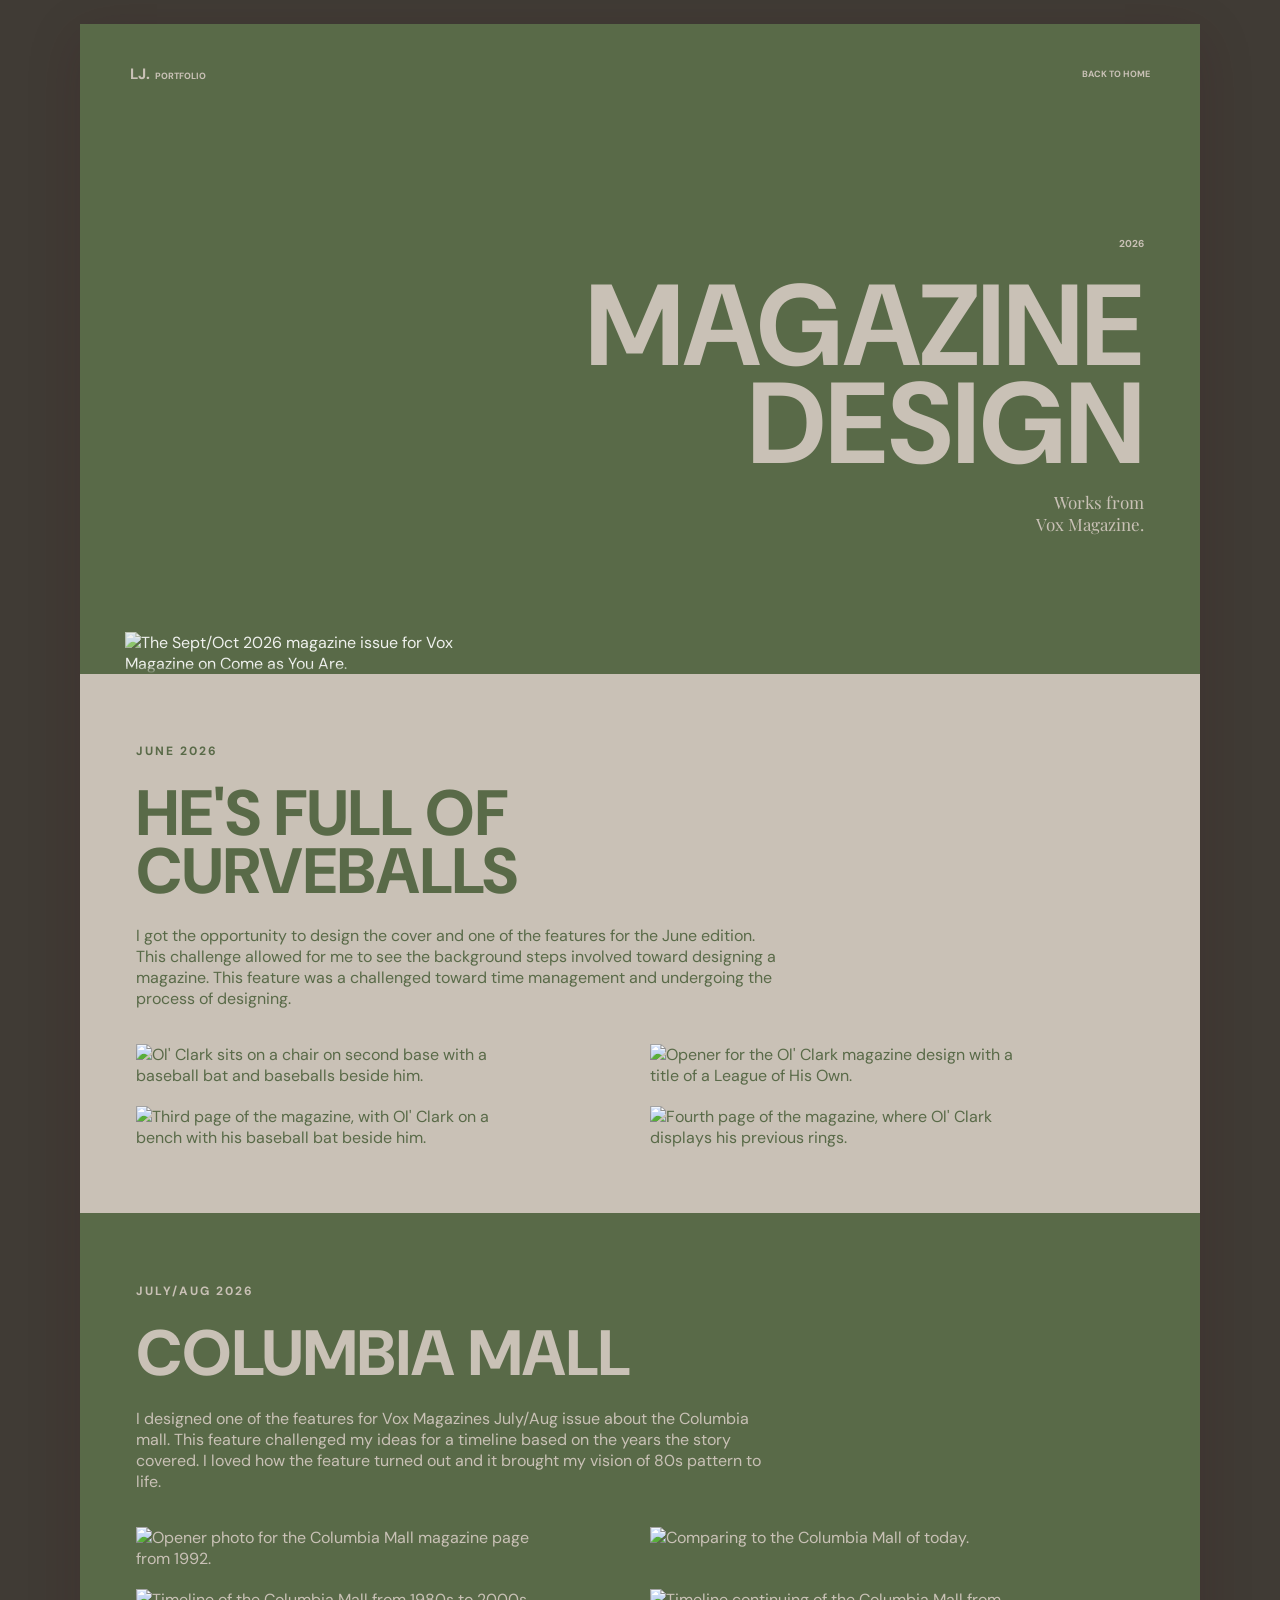
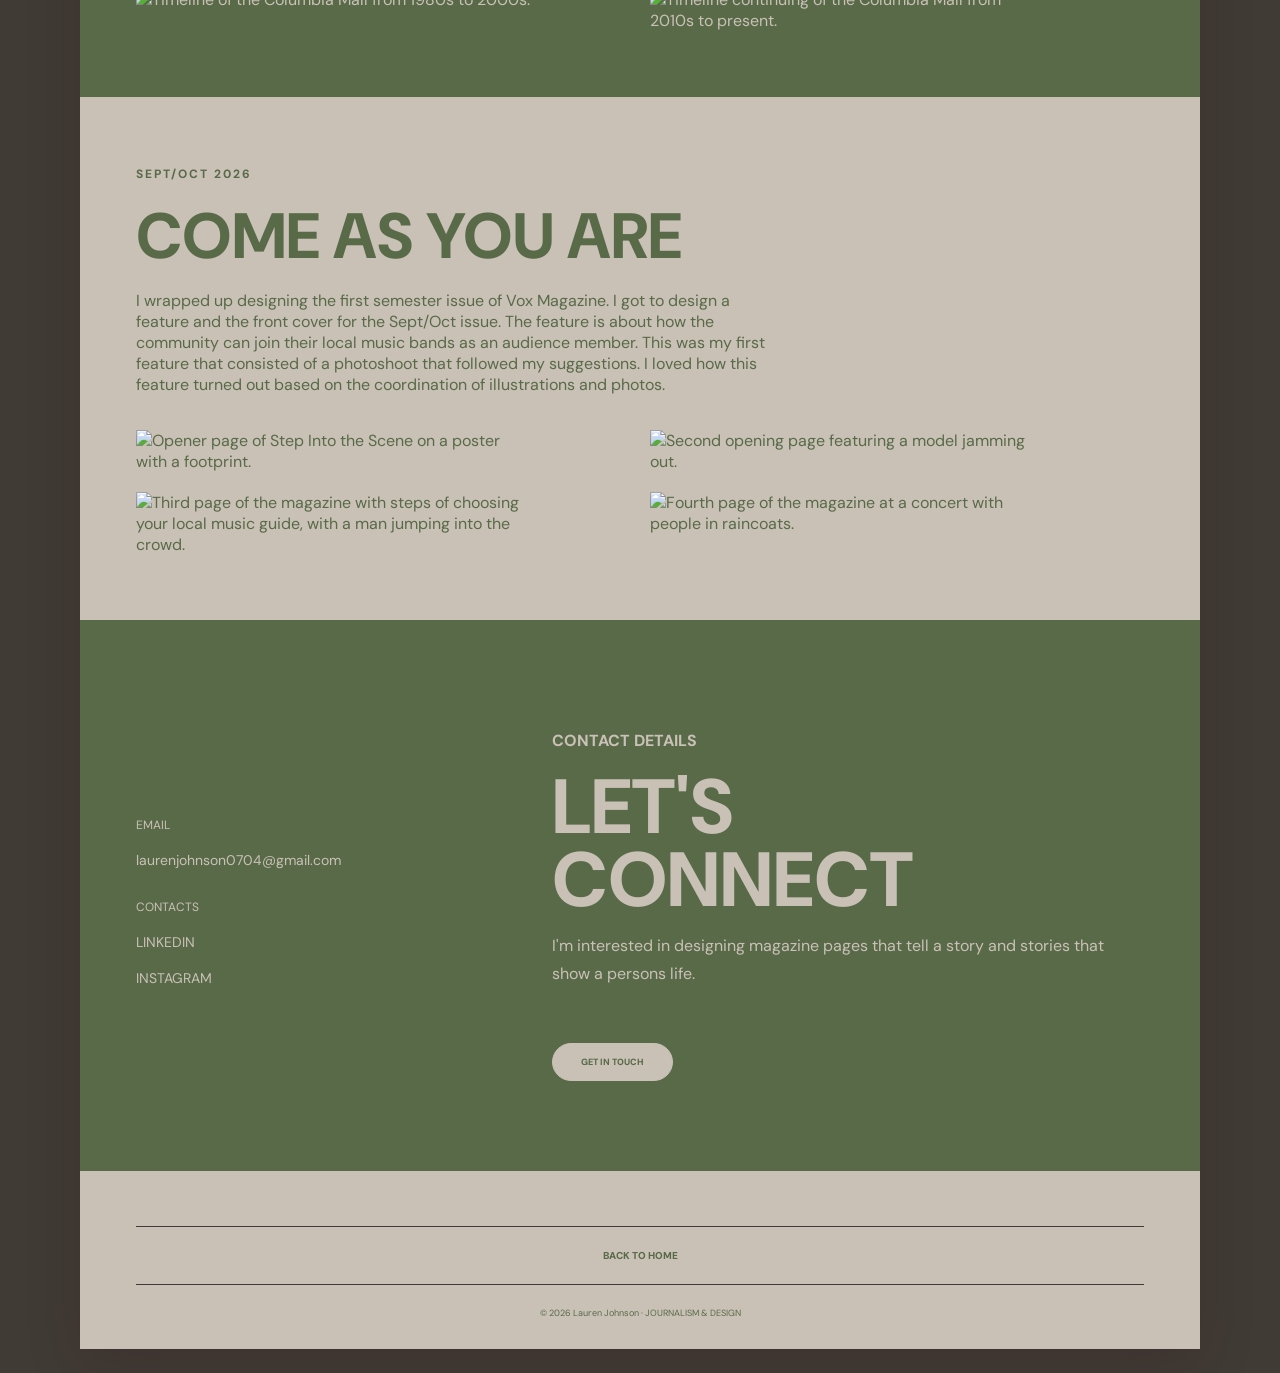
==== editorial.html @ 184096c7 "Add files via upload" ====
<!DOCTYPE html>

<html>
<head>
	<title>Lauren Johnson | Graphic Designer and Journalist</title>
	<meta charset="UTF-8">
	<meta name="viewport" content="width=device-width, initial-scale=1.0">
	<link rel="stylesheet" href="style.css">
	
	<meta name="description" content="Learn about Lauren Johnson, a graphic designer and journalist who studied at the Missouri School of Journalism. This portfolio includes her work clips and contact information.">
	<meta name="author" content="Lauren Johnson">
	<meta name="keywords" content="Lauren Johnson, portfolio, graphic designer, journalist, magazine designer">

<!-- Open Graph -->
<meta property="og:title" content="Lauren Johnson | Graphic Designer and Journalist">
<meta property="og:description" content="Learn about Lauren Johnson, a graphic designer and journalist who studied at the Missouri School of Journalism. This portfolio includes her work clips and contact information.">
<meta property="og:image" content="https://encrypted-tbn0.gstatic.com/images?q=tbn:ANd9GcSR_0vv3HeV0LRpGMeQRA7LGk57ReBn00BF4I0v_UGnFucvQGS9br6UzOJ_&amp;s=10">
<meta property="og:url" content="https://lrjvisuals.github.io">
<meta property="og:type" content="website">

<!-- Twitter Card -->
<meta name="twitter:card" content="summary_large_image">
<meta name="twitter:title" content="Lauren Johnson | Graphic Designer and Journalist">
<meta name="twitter:description" content="Learn about Lauren Johnson, a graphic designer and journalist who studied at the Missouri School of Journalism. This portfolio includes her work clips and contact information.">
<meta name="twitter:image" content="https://encrypted-tbn0.gstatic.com/images?q=tbn:ANd9GcSR_0vv3HeV0LRpGMeQRA7LGk57ReBn00BF4I0v_UGnFucvQGS9br6UzOJ_&amp;s=10">
<link href="https://fonts.googleapis.com/css2?family=DM+Sans:wght@400;500;600;700;800&family=Playfair+Display:wght@700;800&display=swap" rel="stylesheet">
</head>


<body>
	<main class="main-site">
		<section class="main-text">
			<nav class="navigation">
				<a class="logo">LJ.<span>PORTFOLIO</span></a>
				<div class="nav-links">
				<a href="index.html">BACK TO HOME</a></div>
			</nav>
			<div class="main-copy">
				<p class="roles">2026</p>
				<h1>MAGAZINE<br>DESIGN</h1>
				<p class="main-note">Works from<br>Vox Magazine.</p></div>
				<img class="cover-img"src="img/musiccover.png" alt="The Sept/Oct 2026 magazine issue for Vox Magazine on Come as You Are.">
		</section>

<!--FIRST PROJECT-->
<section class="work-project">
	<div class="project-info">
		<span class="project-date">JUNE 2026</span>
		<h2>HE'S FULL OF CURVEBALLS</h2>
		<p>
			I got the opportunity to design the cover and one of the features for the June edition. This challenge allowed for me to see the background steps involved toward designing a magazine. This feature was a challenged toward time management and undergoing the process of designing.
		</p>
	</div>

<div class="project-gallery">
	<img src="img/page12baseball.png" alt="Ol' Clark sits on a chair on second base with a baseball bat and baseballs beside him.">
	<img src="img/page13baseball.png" alt="Opener for the Ol' Clark magazine design with a title of a League of His Own.">
	<img src="img/page14baseball.png" alt="Third page of the magazine, with Ol' Clark on a bench with his baseball bat beside him.">
	<img src="img/page15baseball.png" alt="Fourth page of the magazine, where Ol' Clark displays his previous rings.">
</div>
</section>

<!--SECONDPROJECT-->
<section class="green-work-project">
	<div class="green-project-info">
		<span class="project-date">JULY/AUG 2026</span>
		<h2>COLUMBIA MALL</h2>
		<p>
			I designed one of the features for Vox Magazines July/Aug issue about the Columbia mall. This feature challenged my ideas for a timeline based on the years the story covered. I loved how the feature turned out and it brought my vision of 80s pattern to life.
		</p>
	</div>

<div class="project-gallery">
	<img src="img/page12mall.png" alt="Opener photo for the Columbia Mall magazine page from 1992.">
	<img src="img/page13mall.png" alt="Comparing to the Columbia Mall of today.">
	<img src="img/page14mall.png" alt="Timeline of the Columbia Mall from 1980s to 2000s.">
	<img src="img/page15mall.png" alt="Timeline continuing of the Columbia Mall from 2010s to present.">
</div>
</section>

<!---THIRD PROJECT-->
<section class="work-project">
	<div class="project-info">
		<span class="project-date">SEPT/OCT 2026</span>
		<h2>COME AS YOU ARE</h2>
		<p>
			I wrapped up designing the first semester issue of Vox Magazine. I got to design a feature and the front cover for the Sept/Oct issue. The feature is about how the community can join their local music bands as an audience member. This was my first feature that consisted of a photoshoot that followed my suggestions. I loved how this feature turned out based on the coordination of illustrations and photos.
		</p>
	</div>

<div class="project-gallery">
	<img src="img/page1music.jpg" alt="Opener page of Step Into the Scene on a poster with a footprint.">
	<img src="img/page2music.jpg" alt="Second opening page featuring a model jamming out.">
	<img src="img/page3music.jpg" alt="Third page of the magazine with steps of choosing your local music guide, with a man jumping into the crowd.">
	<img src="img/page4music.jpg" alt="Fourth page of the magazine at a concert with people in raincoats.">
</div>
</section>


<!--for left side-->
<section class="contact-section" id=contact>
	<div class="contact-details">
		<span>EMAIL</span>
		<a href="mailto:laurenjohnson0704@gmail.com">laurenjohnson0704@gmail.com</a>
		<span>CONTACTS</span>
		<a href="https://www.linkedin.com/in/lauren-johnson-5b8631326/" target="_blank" rel="noopener">LINKEDIN</a>
		<a href="https://www.instagram.com/lrj_archive/" target="_blank" rel="noopener">INSTAGRAM</a>
	</div>
<!--for right side-->
<div class="contact-main">
	<p class="roles">CONTACT DETAILS</p>
	<h2>LET'S<br>CONNECT</h2>
	<p>I'm interested in designing magazine pages that tell a story and stories that show a persons life.</p>
	<a class="button round-button" href="mailto:laurenjohnson0704@gmail.com">GET IN TOUCH</a>
</div>
</section>

	<footer class="footer">
  <div class="footer-content"><a href="index.html">BACK TO HOME</a></div>
    <p>&copy; 2026 Lauren Johnson · JOURNALISM & DESIGN</p>
	</footer>
	</main>
</body>
</html>
---- style.css ----
*{box-sizing: border-box;}
:root {
	--green: #596a48;
	--green-dark: #304529;
	--grey-light: #999788;
	--pale: #c9c1b6;
	--brown: #403b35;
	--black: #000000;
}

html {scroll-behavior: smooth}
body {
	margin: 0;
	background: var(--brown);
	color: white;
	font-family: "DM Sans", Arial, sans-serif;
}
/*used AI to ask how to have background color for main site*/

.main-site {width: min(1120px, calc(100% - 48px)); 
	margin: 24px auto; 
	background: var(--green); 
	overflow: hidden; box-shadow: 0 14px 50px #35101733; }

.nav-links a {color: var(--pale); text-decoration: none; }

.main-text {
	min-height: 650px; 
	position: relative;
	padding: 26px 4.5% 70px;
	overflow: hidden;
	background: var(--green);}

.navigation {
		height: 48px;
		display: flex;
		align-items: center;
		justify-content: space-between;
		gap: 22px;
		position: relative;
		z-index: 3;}

.logo {
	font-size: 15px;
	font-weight: 800;
	letter-spacing: 5%;
	color: var(--pale);}
.logo span {
	font-size: 9px;
	margin-left: 5px;
	letter-spacing: 18%;}


.nav-links {
	display: flex;
	gap: 25px;
	font-size: 9px;
	font-weight: 700;
	letter-spacing: 1%;
	color: var(--pale);
	text-decoration: none;
}
.nav-links a:hover,
.footer-content a:hover {opacity: .65;}

.nav-links a {
	color: var(--pale); 
	text-decoration: none; }

.round-button{
	display: inline-block;
	border-radius: 30px;
	padding: 12px 28px;
	font-size: 9px;
	font-weight: 800;
	letter-spacing: 8%;
	background: var(--pale); 
	color: var(--green);
	text-decoration: none;
}

.main-copy {
	position: absolute;
	z-index: 0;
	right: 5%;
	top: 31%;
	text-align: right;
	max-width: 66%;
}

.roles {
	font-size: 10px;
	font-weight: 700;
	letter-spacing: 17%;
	line-height: 1.6;
	color: var(--pale);
}

h1 {
	font-size: 115px;
	line-height: .86;
	margin: 25px 0 16px;
	color: var(--pale);
}

.main-note {
	font-family: "Playfair Display", Georgia, serif;
	font-size: 17px;
	color: var(--pale);
}


.left-side {
	position: absolute;
	left: 4.5%;
	top: 42%;
	font-size: 11px;
	line-height: 2.2;
	font-weight: 700;
	color: var(--pale);
}

.main-img {
	position: absolute;
	left: 4%;
	bottom: 0;
	width: 52%;
	height: 78%;
	object-fit: cover;
	object-position: center;
	mix-blend-mode: screen;
	opacity: .9;
	mask-image: linear-gradient(to bottom, black 80%, transparent 100%);
}

.cover-img {
	position: absolute;
	left: 4%;
	bottom: 0;
	width: 35%;
	height: auto;
	max-height: 80%;
	object-fit: cover;
	object-position: center;
	mix-blend-mode: screen;
	opacity: .9;
	mask-image: linear-gradient(to bottom, black 80%, transparent 100%);
}

.long-img {
	position: absolute;
	left: 4%;
	bottom: 0;
	width: 30%;
	height: auto;
	max-height: 90%;
	object-fit: cover;
	object-position: center;
	mix-blend-mode: screen;
	opacity: .9;
	mask-image: linear-gradient(to bottom, black 80%, transparent 100%);
}

.second-img {
	position: absolute;
	left: 4%;
	bottom: 0;
	width: 70%;
	max-height: 70%;
	height: 150%;
	object-fit: cover;
	object-position: center;
	mix-blend-mode: screen;
	opacity: .9;
	mask-image: linear-gradient(to bottom, black 80%, transparent 100%);
}

.about-me {
	padding: 75px 5%;
	background-color: var(--pale);
}

.section-heading{
	display: flex;
	justify-content: space-between;
	align-items: flex-start;
	gap: 20px;
	margin-top: 8px;
}

h2 {
	font-size: clamp(36px, 5vw, 66px);
	line-height: .9;
	letter-spacing: -5%;
	margin: 0;
	font-weight: 800;
}

.section-heading h2 {
	background-color: var(--pale);
	color: var(--green);
}

.roles-about {
	color: var(--green);
}

.about-grid {
	display: grid;
	grid-template-columns: 1fr .8fr 1fr;
	grid-template-rows: auto auto;
	gap: 35px 7%;
	align-items: center;
	margin: 55px 0 45px;
	background-color: var(--pale);
	color: var(--green);
}

.about-intro {
	grid-column: 1;
	grid-row: 1;
}
 /* asked AI how to align photo w text */
.about-photo {
	align-self: flex-start;
	margin-top: 0;
	grid-column: 2;
	grid-row: 1 / span 2;
	width: 100%;
	max-height: 320px;
	object-fit: cover;
}

.about-journey {
	grid-column: 3;
	grid-row: 1;
}

.about-roles {
	grid-column: 3;
	grid-row: 2;
}

.tiny-label {
	font-size: 9px;
	font-weight: 800;
	letter-spacing: 14%;
}

.about h3, .timeline h3 {font-size: 15px; line-height: 1.05; margin: 12px 0 8px;}

.about p, .timeline p {font-size: 11px; line-height: 1.7; max-width: 330px;}

.timeline {
	display: grid;
	grid-template-columns: 1fr 1fr;
	gap: 12px;
}

.timeline h3 {
	margin-top: 12px;
}

/*editorial here*/

.green-work-project{
	padding: 65px 5%;
	border-bottom: 1px solid var(--green);
	background-color: var(--green);
	color: var(--pale);
}

.work-project {
	padding: 65px 5%;
	border-bottom: 1px solid var(--green);
	background-color: var(--pale);
	color: var(--green);
}

.green-project-info {
	max-width: 650px;
	margin-bottom: 35px;
}

.project-info {
	max-width: 650px;
	margin-bottom: 35px;
}

.project-date {
	font-size: 12px;
	letter-spacing: 2px;
	font-weight: bold;
}

.green-project-info h2 {
	margin: 25px 0;
	color: var(--pale);
	background-color: var(--green);
	text-align: left;
}

.project-info h2 {
	margin: 25px 0;
	color: var(--green);
	background-color: var(--pale);
	text-align: left;
}

/*asked ai how to make images consistent*/
.project-gallery {
	display: grid;
	grid-template-columns: repeat(2, 1fr);
	gap: 20px;
	width: 100%;
}

.project-gallery img {
	object-fit: cover;
	display: block;
	max-width: 100%;
	width: 80%;
	height: auto;
	max-height: 80vh;
}

.story-project-gallery {
	display: grid;
	grid-template-columns: repeat(2, 1fr);
	gap: 20px;
	width: 100%;
	max-width: 90%;
}

.story-project-gallery img {
	object-fit: cover;
	display: block;
	max-width: 100%;
	width: 80%;
	height: auto;
	max-height: 80vh;
}


/*editorial end here*/

.about-journey {
	grid-column: 3;
	grid-row: 1;
}

.about-roles {
	grid-column: 3;
	grid-row: 2;
}

.tiny-label {
	font-size: 9px;
	font-weight: 800;
	letter-spacing: 14%;
}

.about h3, .timeline h3 {font-size: 15px; line-height: 1.05; margin: 12px 0 8px;}

.about p, .timeline p {font-size: 11px; line-height: 1.7; max-width: 330px;}

/* asked AI how to make this button smaller to align with text inside (it was originally a long button)*/
.dark-button {
	border: 1px solid var(--pale); 
	display: inline-block;
	border-radius: 30px;
	padding: 12px 28px;
	font-size: 9px;
	font-weight: 800;
	width: 135px;
	box-sizing; border-box
	letter-spacing: 8%;
	background: var(--green); 
	color: var(--pale); 
	margin-top: 40px;
	text-decoration: none;
	}

.work-button {
	width: 185px;	
	border: 1px solid var(--pale); 
	background-color: var(--green);
	margin-top: 40px;
	text-decoration: none;
	display: inline-block;
	border-radius: 30px;
	padding: 12px 28px;
	font-size: 9px;
	font-weight: 800;
	letter-spacing: 8%;
	color: var(--pale);
	}




/*end editorial*/
.extra h2 {
	background-color: var(--green);
	color: var(--pale);
}
#work {
	padding: 75px 5%;
	background-color: var(--green);
	color: var(--pale);
}

.work .section-heading {
	align-items: flex-end;
	margin-bottom: 40px;
}

.work-grid {
	display: grid;
	grid-template-columns: 1fr 1fr;
	gap: 36px 7%;
}

.project {
	display: flex;
	flex-direction: column;
	align-items: flex-start;
	min-width: 0;
}

/*.project-a{
	width: 50%; 
	max-width: 10px;
	aspect-ratio: .78; 
	object-fit: cover;
	align-self: flex-start;
	margin-top: 0;
	grid-column: 1;
	height: auto;
}*/

.project h3 {
	font-size: 20px;
}

.project p {
	color: var(--pale);
}

.project img {
	display: block;
	width: 100%;
	max-width: 300px;
	height: auto;
	max-height: 350px;
	object-fit: cover;
	margin-top: 20px;
}



.project img:hover {
	opacity: 0.8;
	transition: opacity 0.3s ease;
}
/*img[src="img/20260529_145231.jpg"] {
	width: 200px;
	height: auto;
}*/

.button {
	border: 1px solid var(--pale); 
	background-color: var(--pale);
	margin-top: 40px;
	text-decoration: none;
	display: inline-block;
	border-radius: 30px;
	padding: 12px 28px;
	font-size: 9px;
	font-weight: 800;
	letter-spacing: 8%;
	color: var(--green);

}

#experience {
	padding: 75px 5%;
	background-color: var(--pale);
	color: var(--green);
	padding-top: 90px;
	padding-bottom: 90px;
}

.experience .section-heading {
	margin-bottom: 40px;
}

.timeline {
	display: grid;
	grid-template-columns: 1fr 1fr;
	gap: 12px;
}

.timeline h3 {
	margin-top: 12px;
}
/*NEW HERE VVVVVVVV*/

#contact {
	padding: 90px 5%;
	background-color: var(--green);
	color: var(--pale);
	display: grid;
	grid-template-columns: 0.8fr 1.5fr;
	gap: 10%;
	align-items: center;
}


/*left side here*/
.contact-details {
	order: 1;
	display: grid;
	gap: 18px;
	font-size: 14px;
}

.contact-details span {
	font-size: 12px;
	letter-spacing: 16%;
	margin-top: 12px;
	color: var(--pale);
}

.contact-details a {
	text-decoration: none;
	color: var(--pale);
}

/*right side here*/
.contact-main {
	order: 2;
	grid-column: 2;
	text-align: left;
	display: flex;
	flex-direction: column;
	align-items: flex-start;
}

.contact-main h2 {
	font-size: clamp(45px, 6vw, 85px);
	line-height: .95;
	margin-left: 0;
	/*margin: 25px 0;*/
	text-align: left;
	letter-spacing: -5%;
	color: var(--pale);
	background-color: var(--green);
}

.contact-main p {
	max-width: 600px;
	font-size: 16px;
	line-height: 1.7;
	margin-left: 0;
	text-align: left;
	/*margin-bottom: 30px;*/
}

.footer {
	background-color: var(--pale);
	color: var(--green);
	margin: 0;
	padding: 55px 5% 30px;
	text-align: center;
}

.footer-content {
	text-decoration: none;
	display: flex;
	justify-content: center;
	flex-wrap: wrap;
	gap: 25px;
	border-top: 1px solid var(--brown);
	border-bottom: 1px solid var(--brown);
	padding: 22px 0;
	font-size: 10px;
	font-weight: 800;
}

.footer p {
	font-size: 9px;
	letter-spacing: 12%;
	margin: 22px 0 0;
}

.footer a {
	color: var(--green); 
	text-decoration: none;}


	/* MOBILE STARTS HEREE */

	@media screen and (max-width: 700px) {
		.main-site {
			width: calc(100% - 24px);
			margin: 12px auto;
		}

		.navigation {
			height: auto;
			flex-wrap: wrap;
			gap: 15px;
		}

		.nav-links {
			flex-wrap: wrap;
			gap: 12px;
		}

		.round-button {
			margin-top: 10px;
		}

		.main-text {
			min-height: auto;
			padding: 25px 5% 35px;
		}

		.main-copy {
			position: relative;
			top: auto;
			right: auto;
			max-width: 100%;
			text-align: center;
			margin: 55px 0 25px;
		}

		h1 {
			font-size: clamp(48px, 12vw, 75px);
			line-height: .95;
		}
		.main-note {
			font-size: 15px;
		}

		.left-side {
			position: relative;
			top: auto;
			left: auto;
			text-align: center;
			margin-top: 15px;
		}

		.project-img, .project-gallery img, .story-project-gallery img, .about-photo{
			width: 100%;
			height: auto;
			max-width: 100%;
			max-height: none;
			object-fit: contain;
		}

		.main-img, .cover-img, .long-img, .second-img {
			position: relative;
			left: auto;
			bottom: auto;
			display: block;
			width: 85%;
			max-width: 100%;
			height: auto;
			max-height: 350px;
			margin: 20px auto 0;
			object-fit: contain;
		}*/

		.about-me {
			padding: 45px 6%;
		}

		.section-heading {
		flex-direction: column;
		align-items: flex-start;
		gap: 10px;
		}

		.about-grid {
			display: grid;
			grid-template-columns: 1fr;
			grid-template-rows: auto;
			gap: 25px;
			margin: 35px 0;
		}

		.about-intro, .about-journey, .about-roles {
			grid-column: 1;
			grid-row: auto;
		}

		.about-photo {
			width: 100%;
			height: auto;
			max-height: none;
			object-fit: contain;
			object-position: center;
			grid-column: 1;
			grid-row: auto;
		}

		.project img[src="img/page27.png"] {
			width: 100%;
			height: auto;
			max-width: 100%;
			max-height: none;
			object-fit: contain;
			object-position: center;
		}

		.about p {
			max-width: 100%;
		}

		#work {
			padding: 45px 6%;
		}

		.work-grid {
			grid-template-columns: 1fr;
			gap: 40px;
		}

		.project {
			width: 100%;
		}

		.project img {
			max-width: 100%;
			width: 100%
			max-height: 350px;
		}

		#experience {
			padding: 45px 6%;
		}

		.timeline {
			grid-template-columns: 1fr;
			gap: 30px;
		}

		.work-project, .green-work-project {
			padding: 40px 6%;
		}

		.project-info, .green-project-info {
			max-width: 100%;
			margin-bottom: 25px;
		}

		.project-gallery, .story-project-gallery {
			grid-template-columns: 1fr;
			max-width: 100%;
			gap: 18px;
		}
		.project-gallery img, .story-project-gallery img {
			width: 100%;
			max-width: 100%;
			max-height: none;
			height: auto;
			object-fit: contain;
		}

		#contact {
			grid-template-columns: 1fr;
			gap: 35px;
			padding: 50px 6%;
		}

		.contact-main {
			grid-column: 1;
		}

		.contact-details {
			order: 2;
		}

		.contact-main {
			order: 1;
		}

		.contact-main p {
			max-width: 100%
		}

		.footer {
			padding: 35px 5% 25px;
		}

		.footer-content {
			gap: 15px;
		}
	}
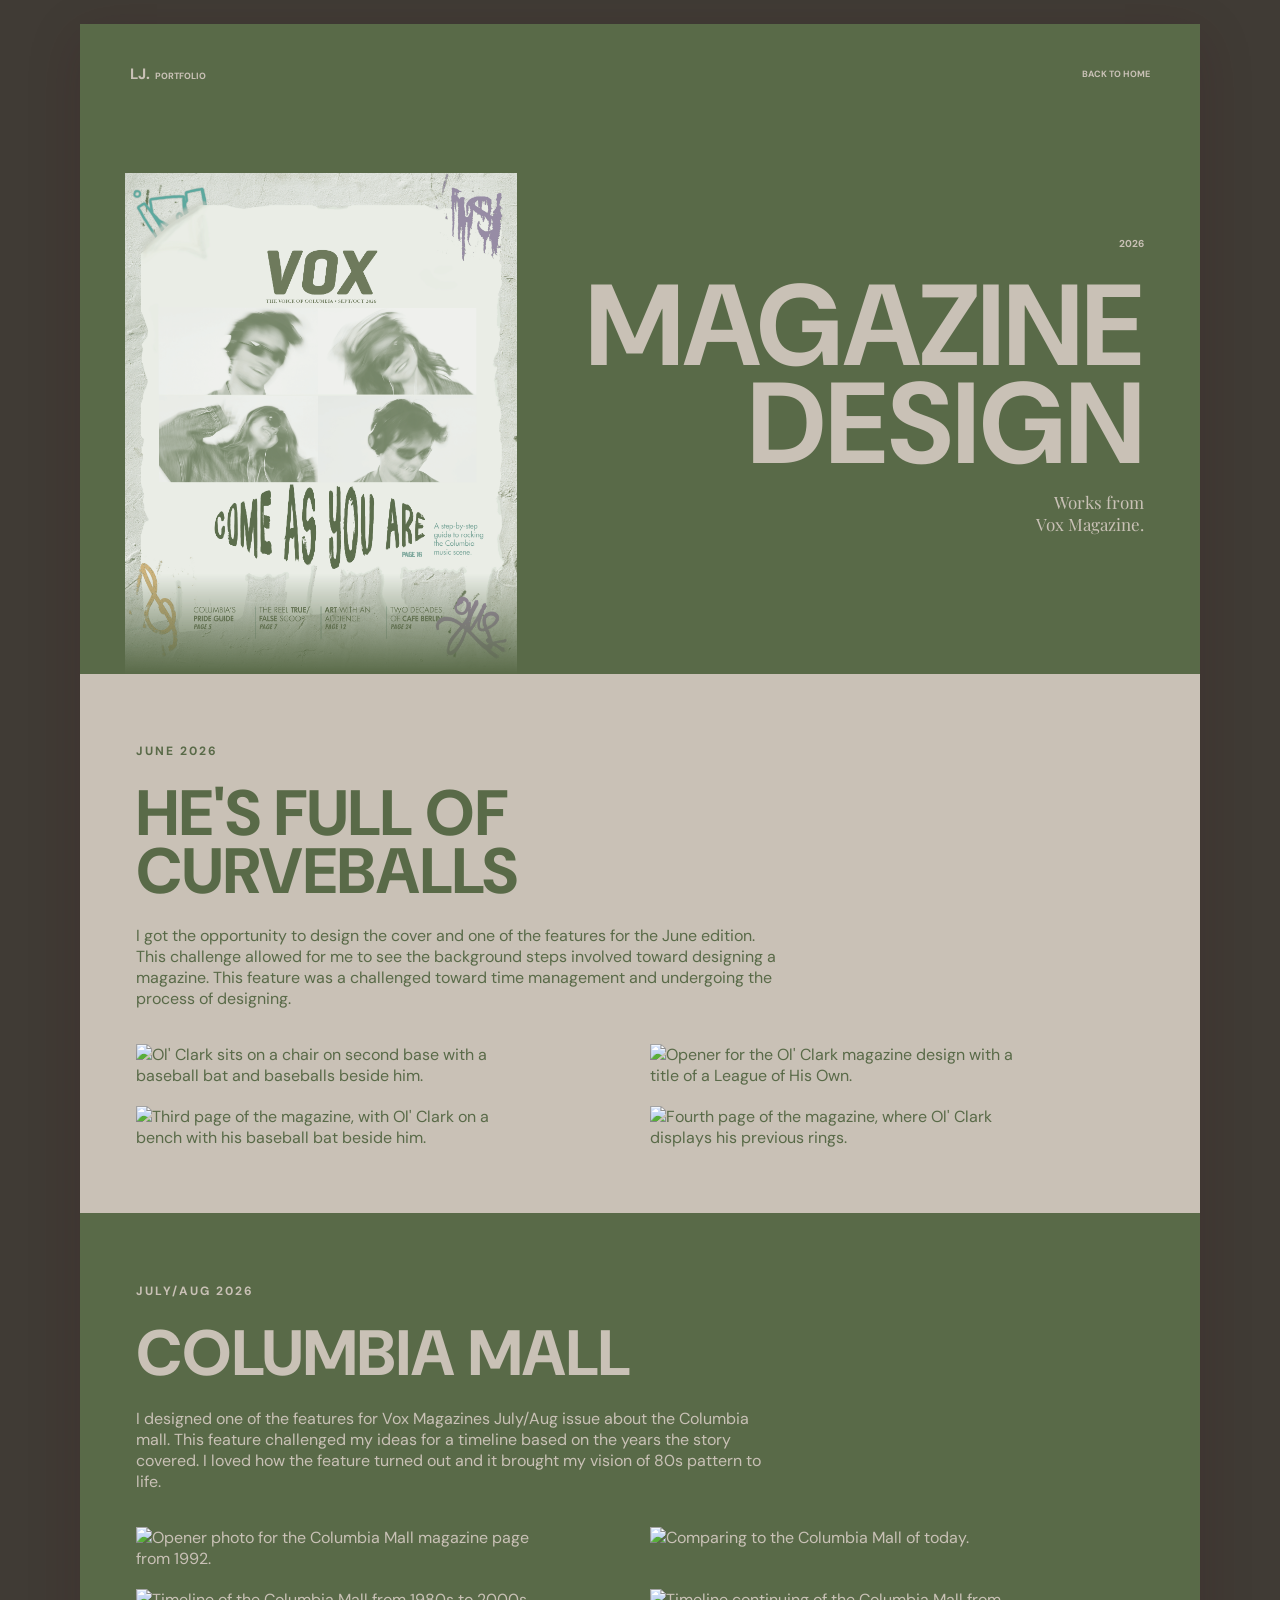
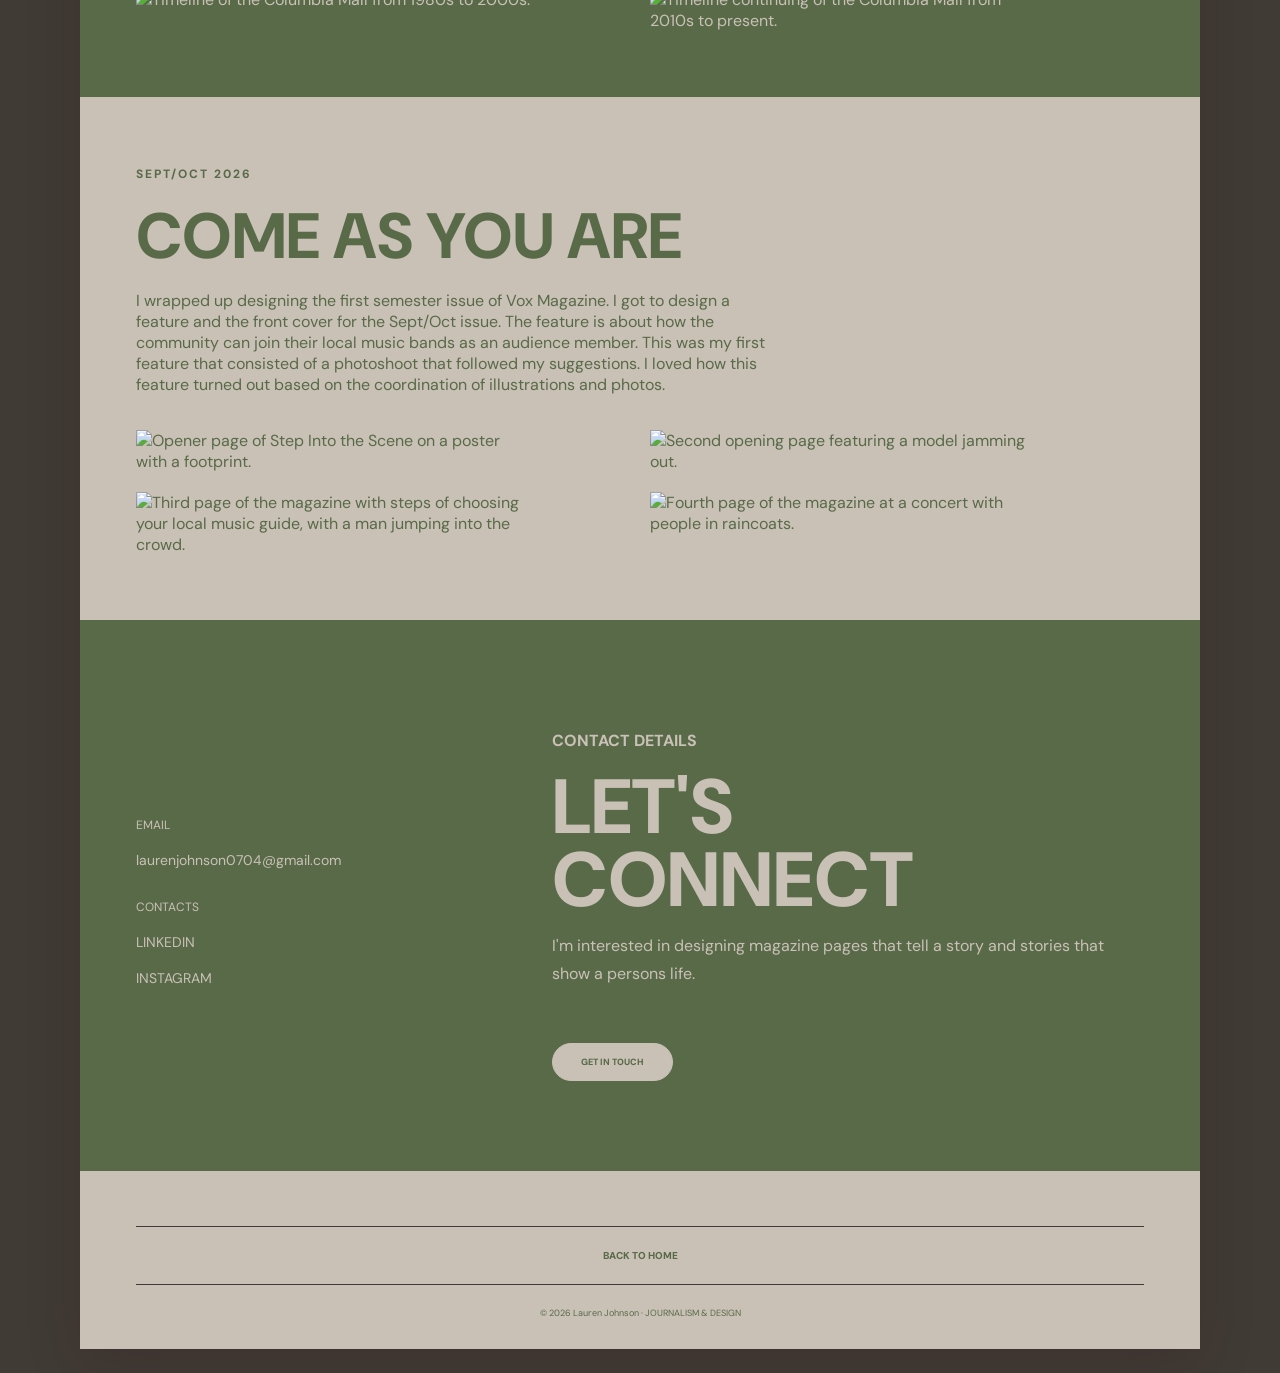
==== commit d0959006: "Update editorial.html" ====
--- a/editorial.html
+++ b/editorial.html
@@ -39,7 +39,7 @@
 				<p class="roles">2026</p>
 				<h1>MAGAZINE<br>DESIGN</h1>
 				<p class="main-note">Works from<br>Vox Magazine.</p></div>
-				<img class="cover-img"src="img/musiccover.png" alt="The Sept/Oct 2026 magazine issue for Vox Magazine on Come as You Are.">
+				<img class="cover-img"src="musiccover.png" alt="The Sept/Oct 2026 magazine issue for Vox Magazine on Come as You Are.">
 		</section>
 
 <!--FIRST PROJECT-->
@@ -121,4 +121,4 @@
 	</footer>
 	</main>
 </body>
-</html>+</html>
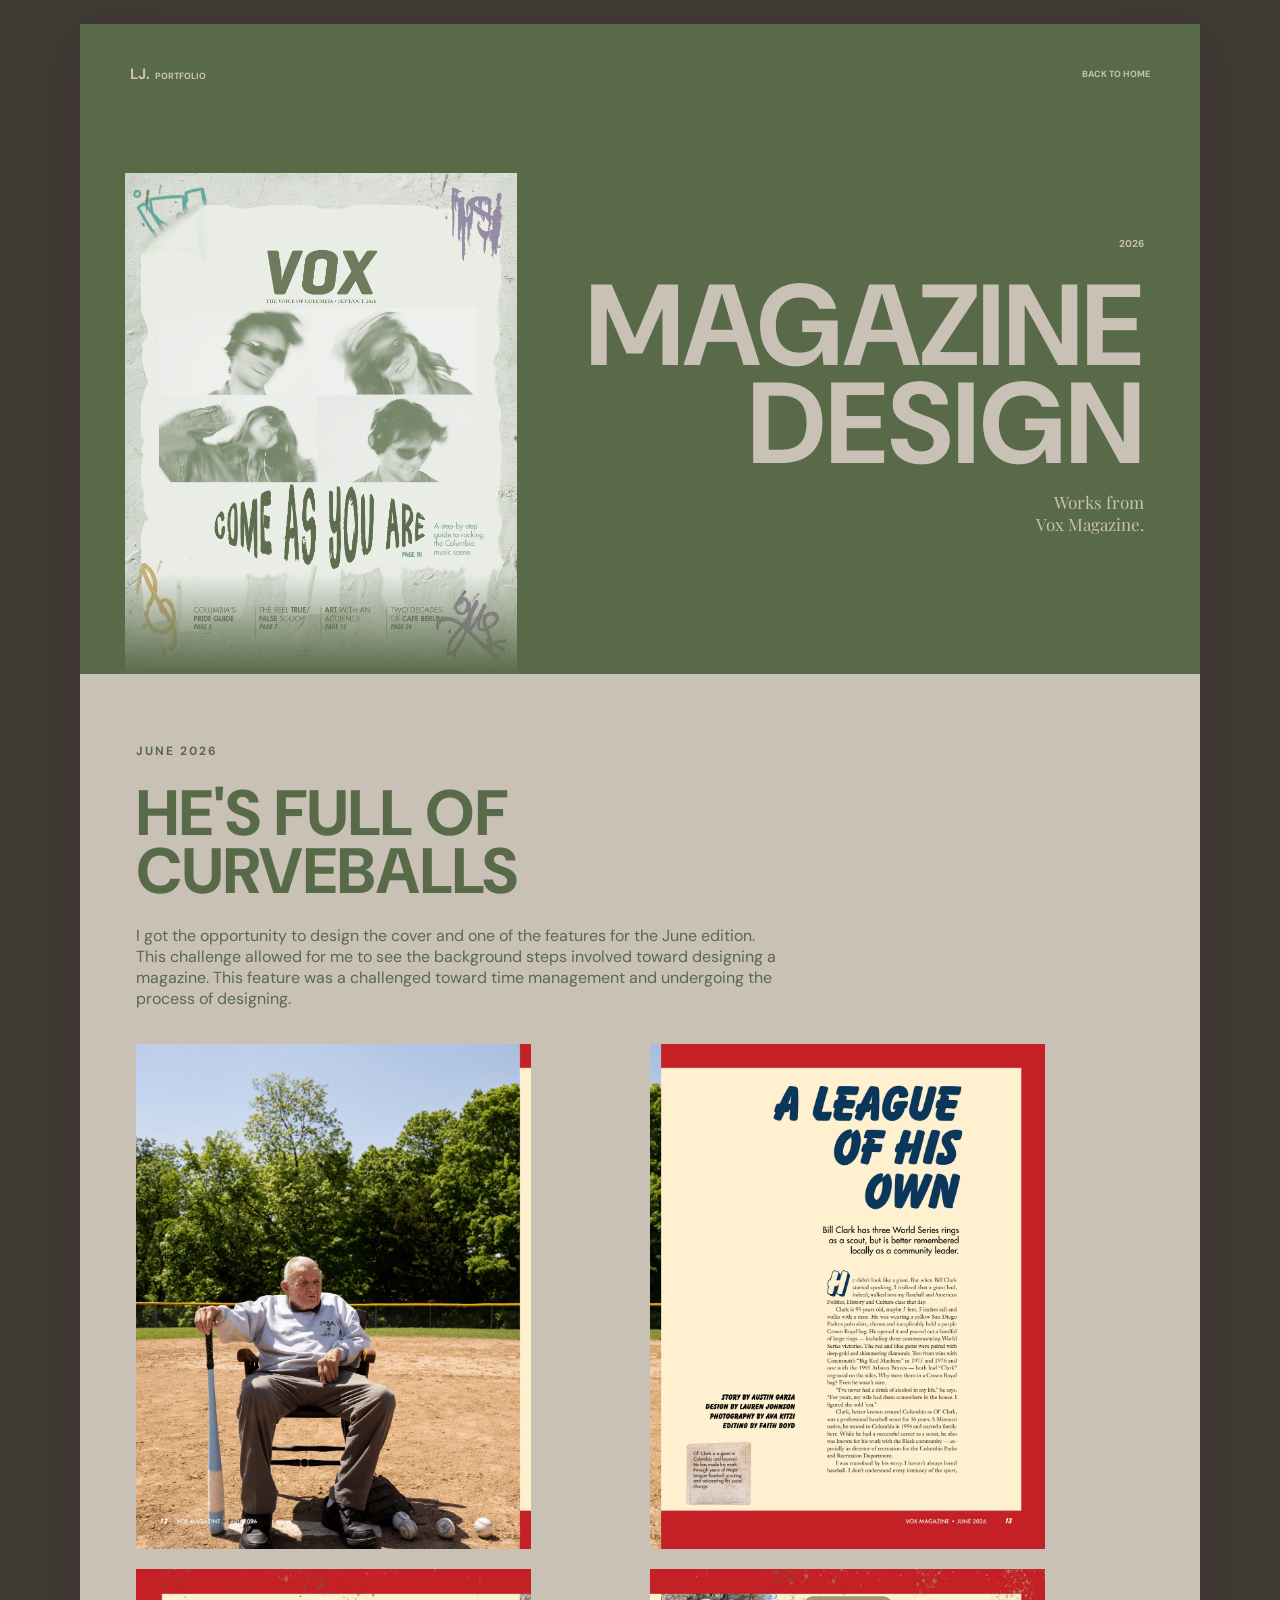
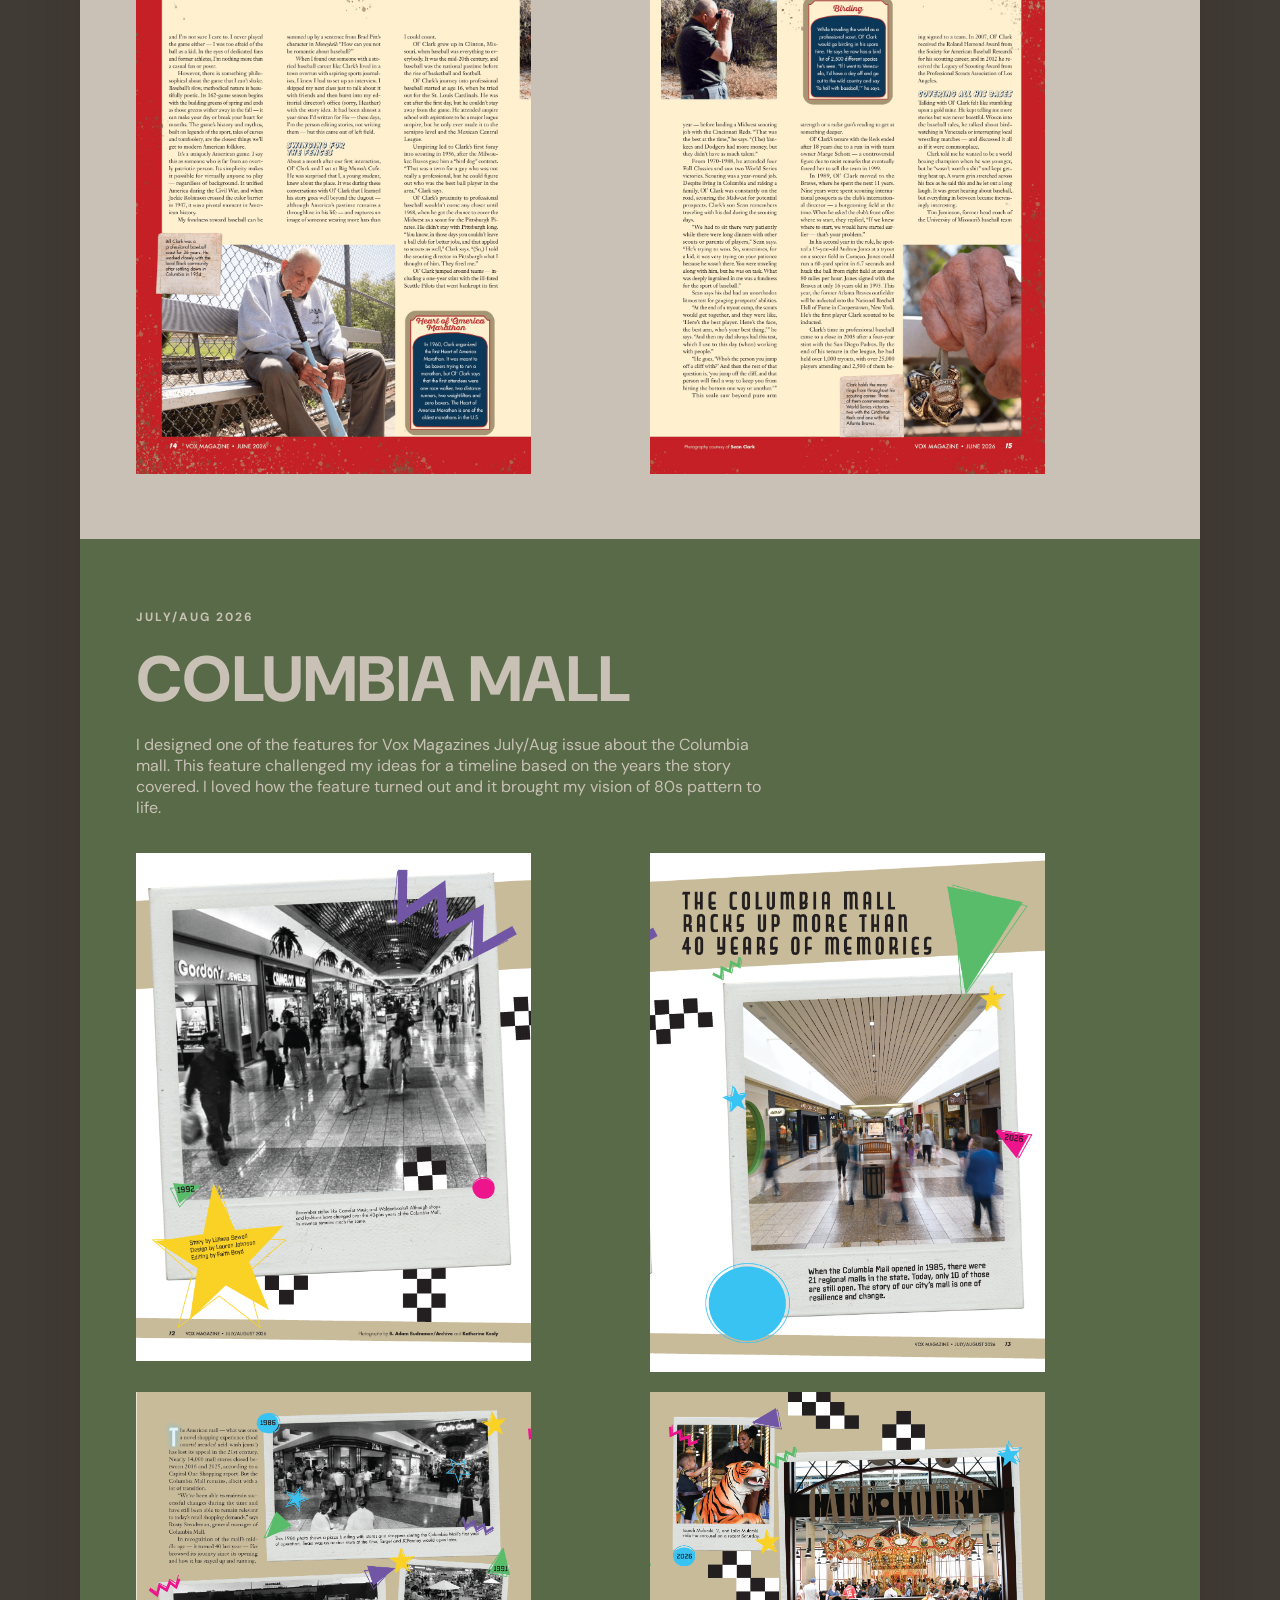
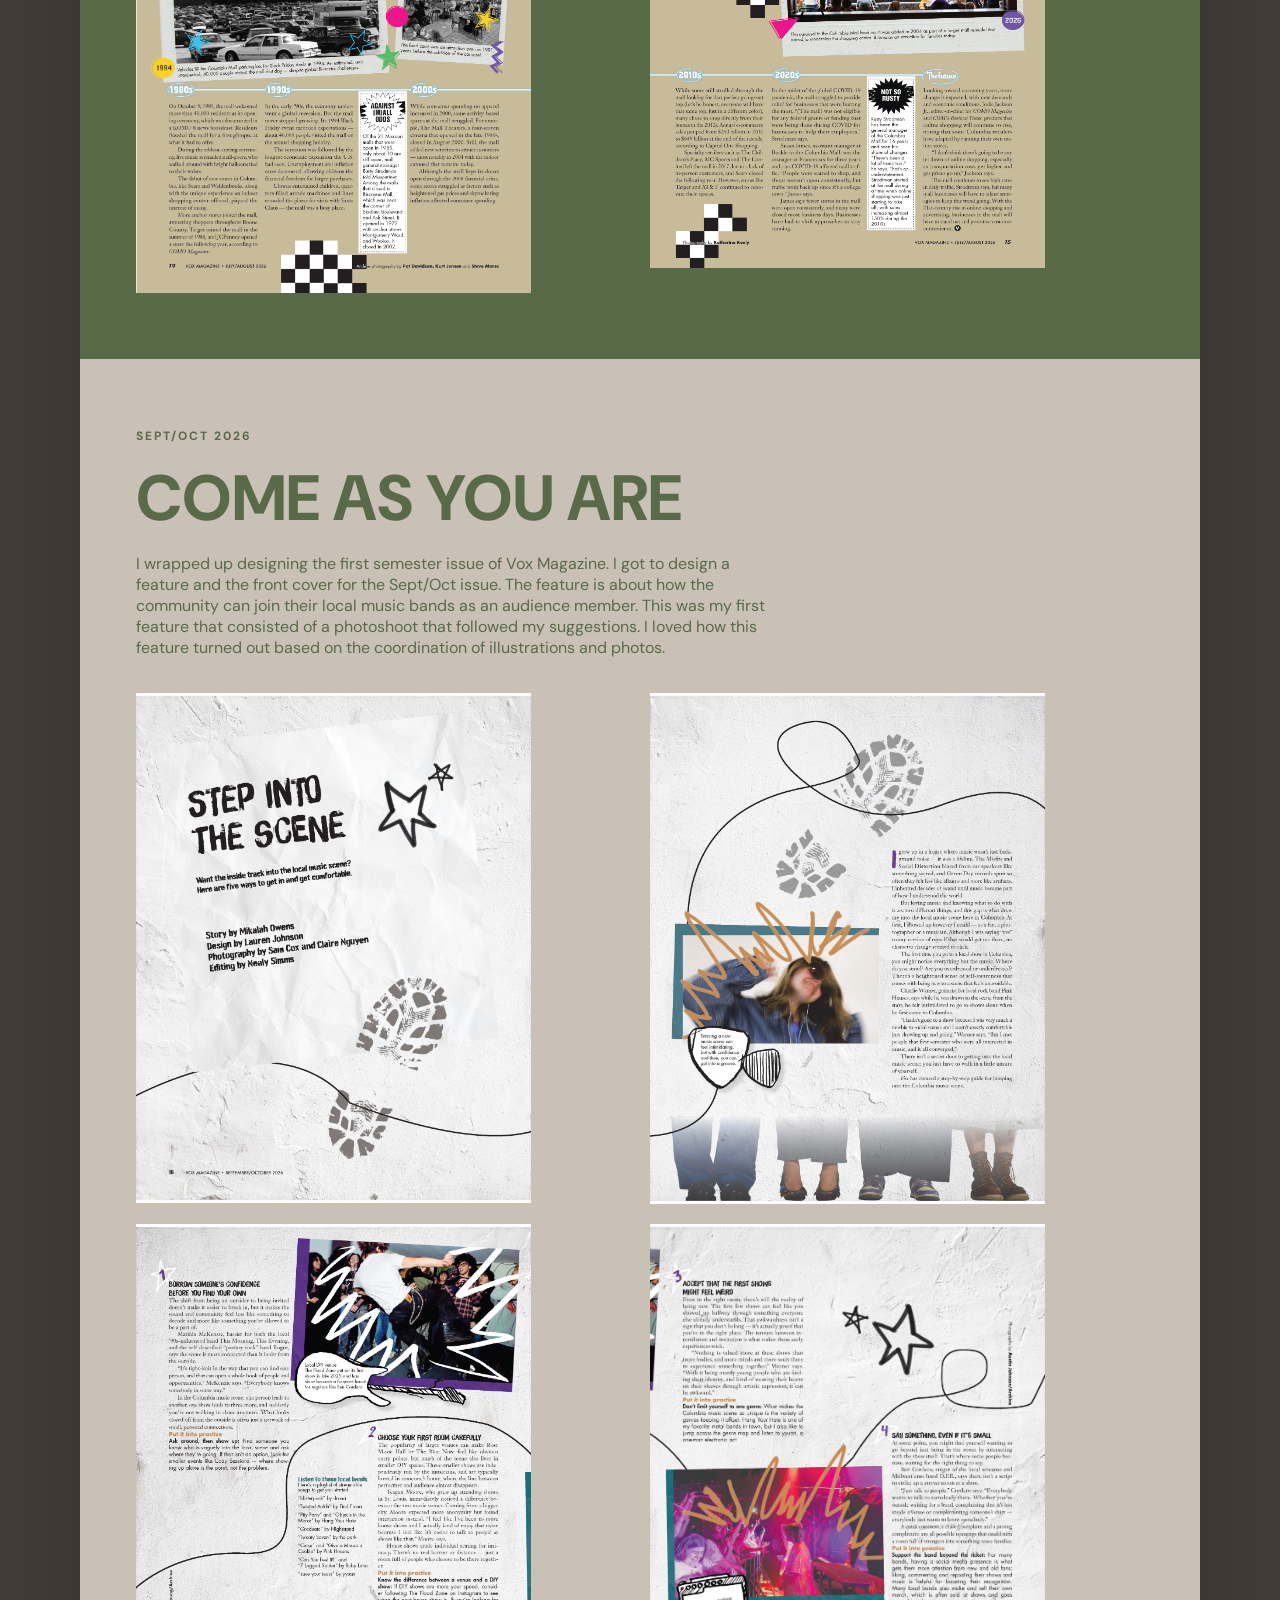
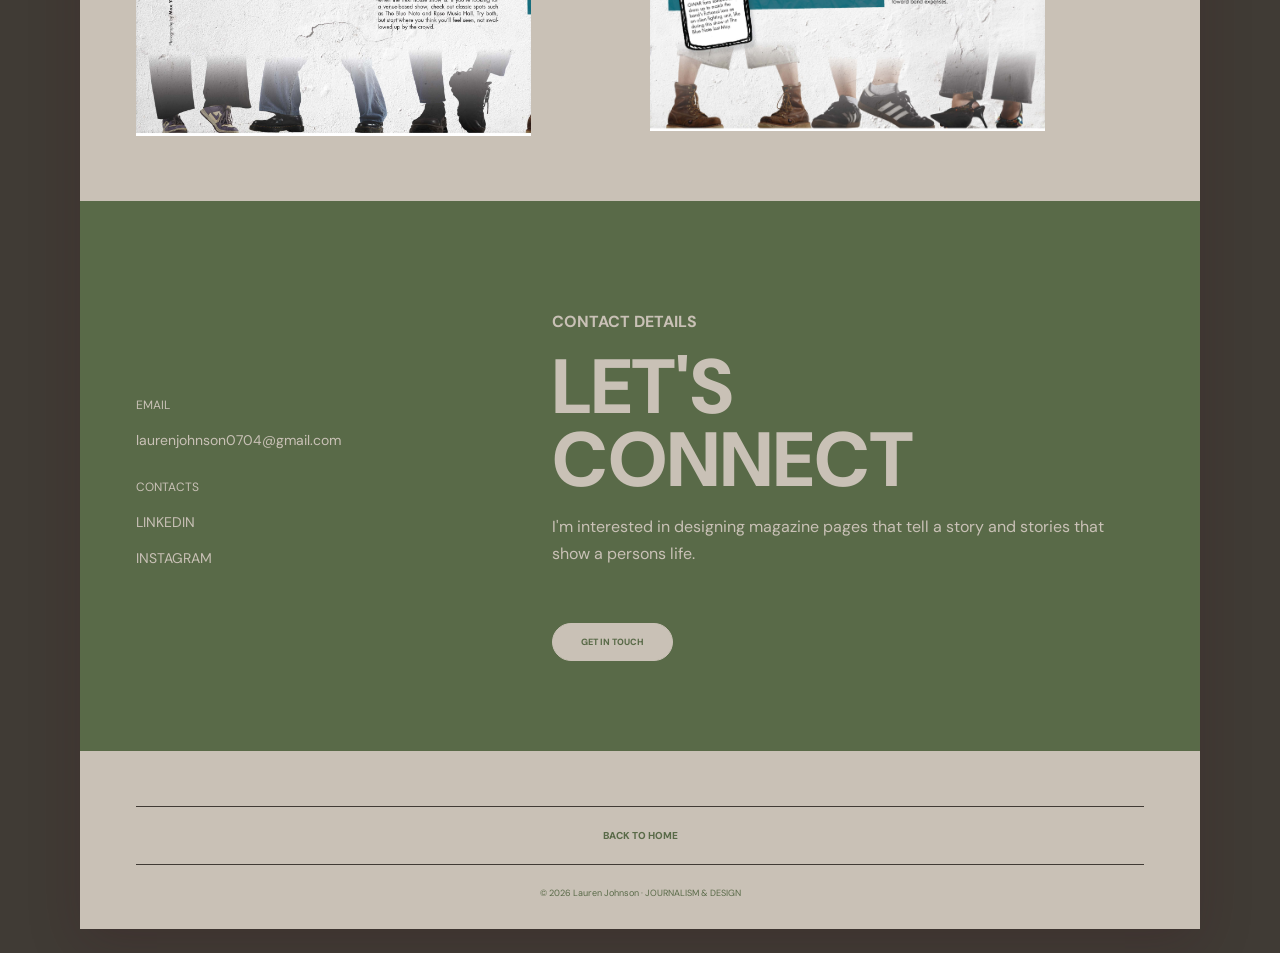
==== commit a3ed49d7: "Update editorial.html" ====
--- a/editorial.html
+++ b/editorial.html
@@ -53,10 +53,10 @@
 	</div>
 
 <div class="project-gallery">
-	<img src="img/page12baseball.png" alt="Ol' Clark sits on a chair on second base with a baseball bat and baseballs beside him.">
-	<img src="img/page13baseball.png" alt="Opener for the Ol' Clark magazine design with a title of a League of His Own.">
-	<img src="img/page14baseball.png" alt="Third page of the magazine, with Ol' Clark on a bench with his baseball bat beside him.">
-	<img src="img/page15baseball.png" alt="Fourth page of the magazine, where Ol' Clark displays his previous rings.">
+	<img src="page12baseball.png" alt="Ol' Clark sits on a chair on second base with a baseball bat and baseballs beside him.">
+	<img src="page13baseball.png" alt="Opener for the Ol' Clark magazine design with a title of a League of His Own.">
+	<img src="page14baseball.png" alt="Third page of the magazine, with Ol' Clark on a bench with his baseball bat beside him.">
+	<img src="page15baseball.png" alt="Fourth page of the magazine, where Ol' Clark displays his previous rings.">
 </div>
 </section>
 
@@ -71,10 +71,10 @@
 	</div>
 
 <div class="project-gallery">
-	<img src="img/page12mall.png" alt="Opener photo for the Columbia Mall magazine page from 1992.">
-	<img src="img/page13mall.png" alt="Comparing to the Columbia Mall of today.">
-	<img src="img/page14mall.png" alt="Timeline of the Columbia Mall from 1980s to 2000s.">
-	<img src="img/page15mall.png" alt="Timeline continuing of the Columbia Mall from 2010s to present.">
+	<img src="page12mall.png" alt="Opener photo for the Columbia Mall magazine page from 1992.">
+	<img src="page13mall.png" alt="Comparing to the Columbia Mall of today.">
+	<img src="page14mall.png" alt="Timeline of the Columbia Mall from 1980s to 2000s.">
+	<img src="page15mall.png" alt="Timeline continuing of the Columbia Mall from 2010s to present.">
 </div>
 </section>
 
@@ -89,10 +89,10 @@
 	</div>
 
 <div class="project-gallery">
-	<img src="img/page1music.jpg" alt="Opener page of Step Into the Scene on a poster with a footprint.">
-	<img src="img/page2music.jpg" alt="Second opening page featuring a model jamming out.">
-	<img src="img/page3music.jpg" alt="Third page of the magazine with steps of choosing your local music guide, with a man jumping into the crowd.">
-	<img src="img/page4music.jpg" alt="Fourth page of the magazine at a concert with people in raincoats.">
+	<img src="page1music.jpg" alt="Opener page of Step Into the Scene on a poster with a footprint.">
+	<img src="page2music.jpg" alt="Second opening page featuring a model jamming out.">
+	<img src="page3music.jpg" alt="Third page of the magazine with steps of choosing your local music guide, with a man jumping into the crowd.">
+	<img src="page4music.jpg" alt="Fourth page of the magazine at a concert with people in raincoats.">
 </div>
 </section>
 
